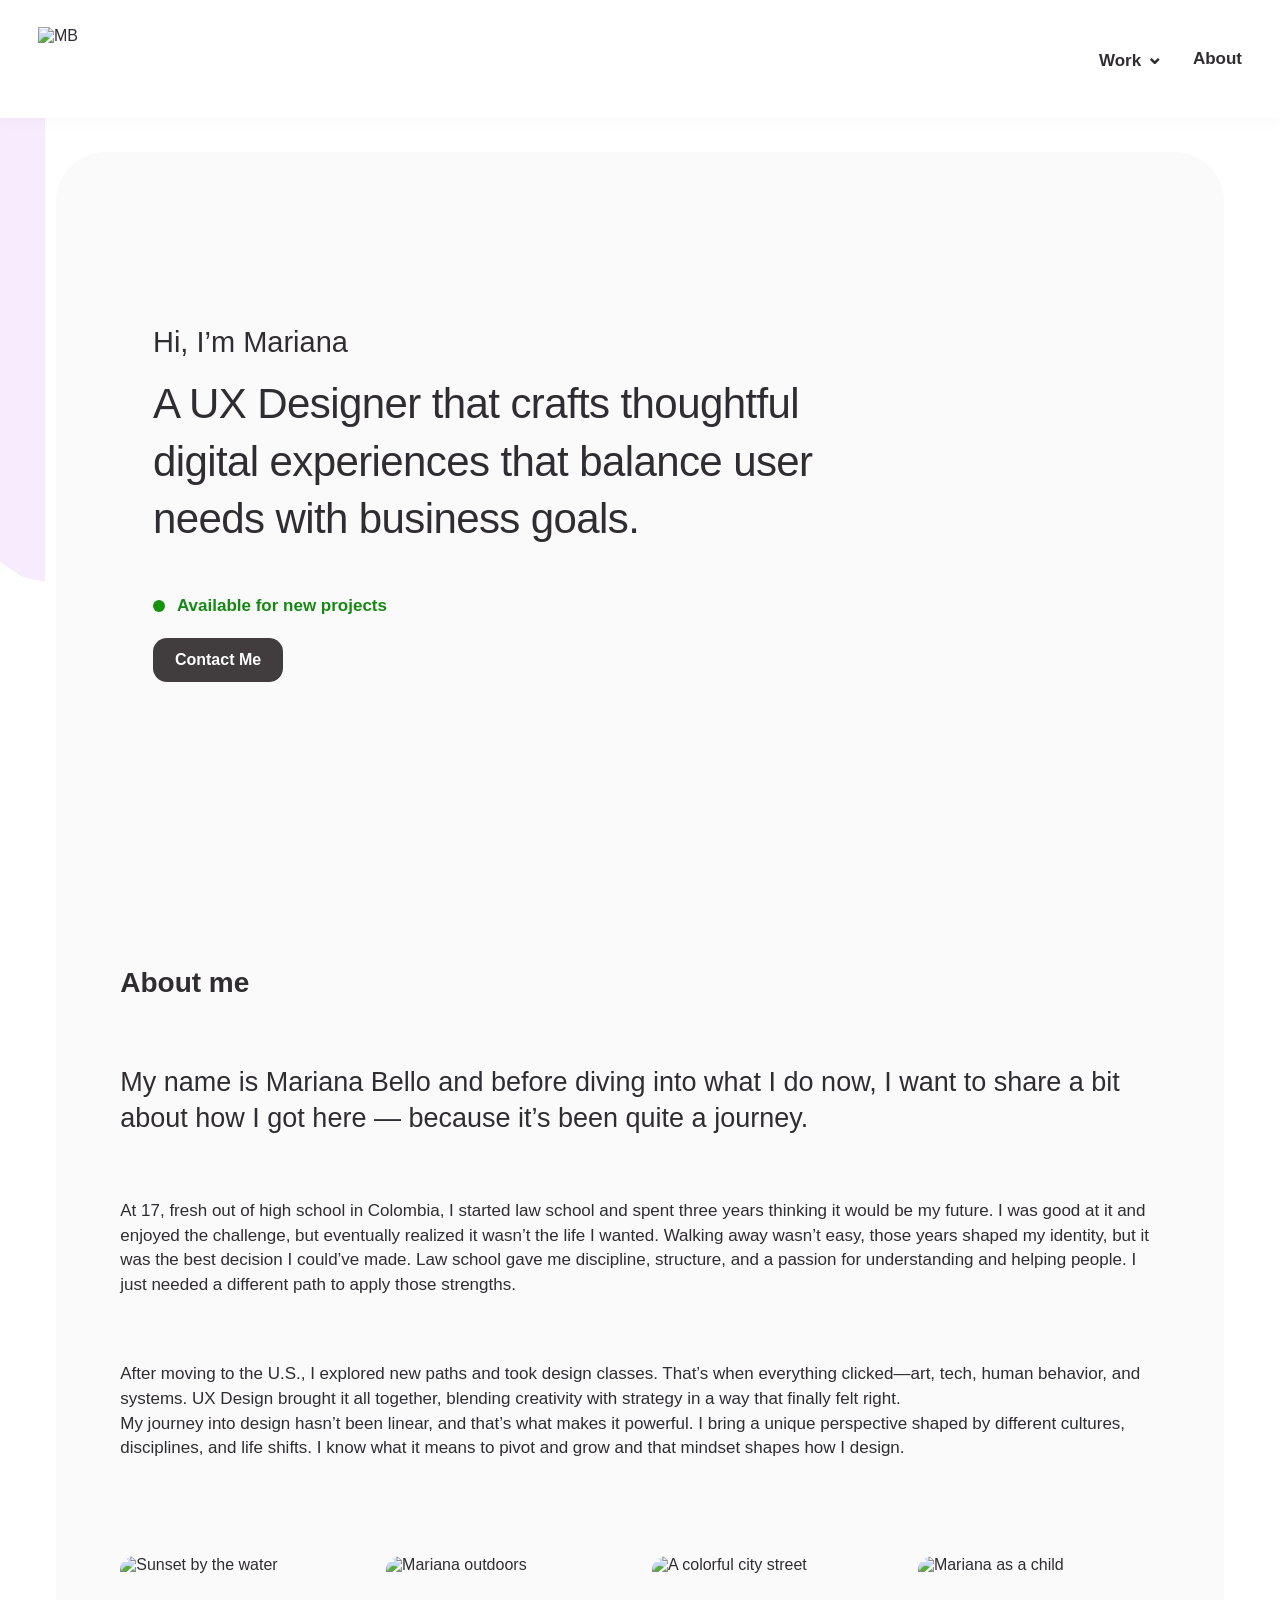
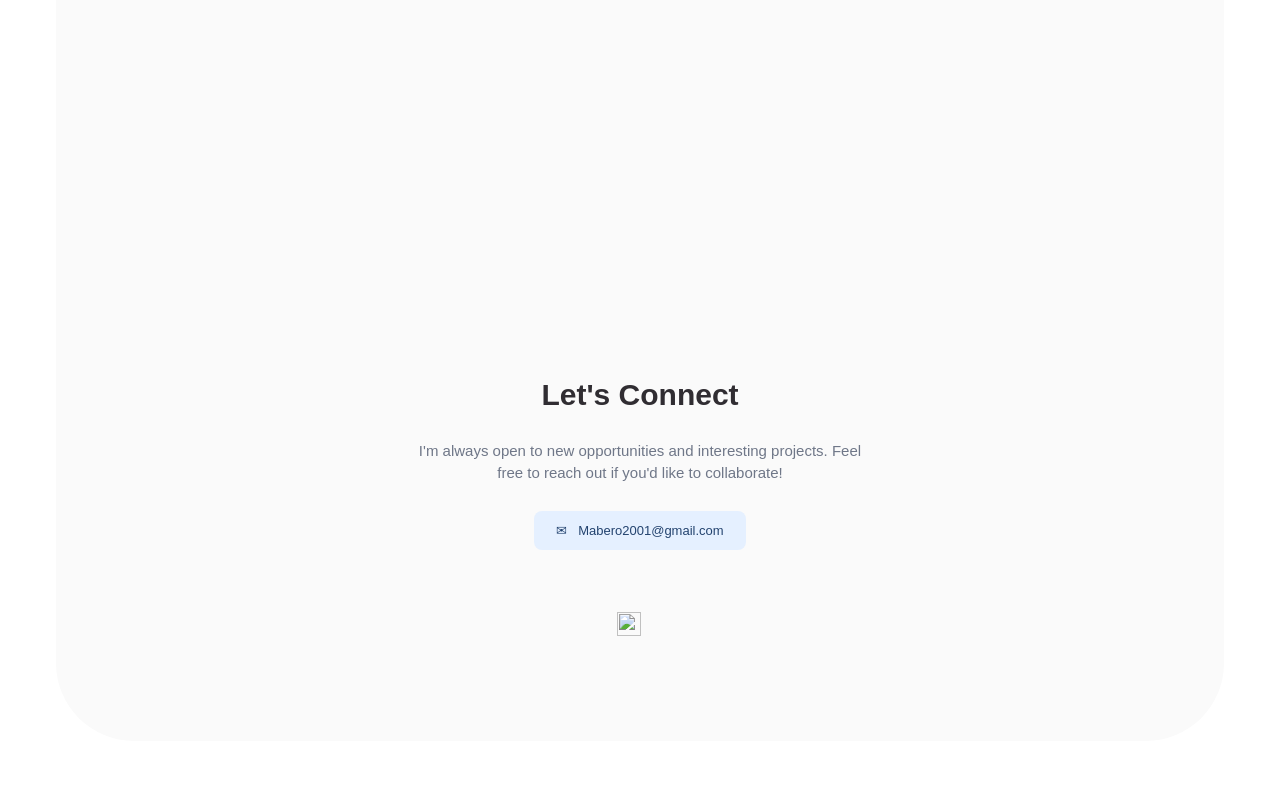
==== about.html @ 7d997001 "Add files via upload" ====
<!doctype html><html lang="en"><head><meta charset="utf-8"><meta name="viewport" content="width=device-width, initial-scale=1"><title>About | Mariana Bello</title><link rel="stylesheet" href="preview.css?v=case-study-social-icons"></head><body>
  <header class="header"><a href="preview.html" class="brand" aria-label="Mariana Bello home"><img src="assets/logo.png" alt="MB"></a><nav class="nav" aria-label="Primary navigation"><div class="work-menu"><button type="button">Work <span>⌄</span></button><div class="dropdown"><a href="health.html">Health Insurance</a><a href="truckbud.html">Truckbud</a><a href="migrato.html">Migrato</a></div></div><a href="about.html">About</a></nav><button class="mobile-toggle" aria-label="Open menu" aria-expanded="false"><span></span><span></span><span></span></button></header>
  <main class="page-shell about-page"><section class="hero"><div class="shape lavender"></div><div class="shape blue"></div><div class="shape orange"></div><div class="hero-copy"><p>Hi, I’m Mariana</p><h1 class="standard-headline">A UX Designer that crafts thoughtful<br class="desktop-headline-break"> digital experiences that balance user<br class="desktop-headline-break"> needs with business goals.</h1><h1 class="full-width-headline">A UX Designer that crafts thoughtful digital<br>experiences that balance user needs with<br>business goals.</h1><div class="available"><i></i>Available for new projects</div><a class="primary-button" href="mailto:mabero2001@gmail.com">Contact Me</a></div></section>
  <section class="about-content"><h2>About me</h2><p class="about-lead">My name is Mariana Bello and before diving into what I do now, I want to share a bit about how I got here — because it’s been quite a journey.</p><p>At 17, fresh out of high school in Colombia, I started law school and spent three years thinking it would be my future. I was good at it and enjoyed the challenge, but eventually realized it wasn’t the life I wanted. Walking away wasn’t easy, those years shaped my identity, but it was the best decision I could’ve made. Law school gave me discipline, structure, and a passion for understanding and helping people. I just needed a different path to apply those strengths.</p><p>After moving to the U.S., I explored new paths and took design classes. That’s when everything clicked—art, tech, human behavior, and systems. UX Design brought it all together, blending creativity with strategy in a way that finally felt right.<br>My journey into design hasn’t been linear, and that’s what makes it powerful. I bring a unique perspective shaped by different cultures, disciplines, and life shifts. I know what it means to pivot and grow and that mindset shapes how I design.</p><div class="photo-grid"><div class="photo-frame"><img src="assets/about-1.png" alt="Sunset by the water"></div><div class="photo-frame"><img src="assets/about-2.png" alt="Mariana outdoors"></div><div class="photo-frame"><img src="assets/about-3.png" alt="A colorful city street"></div><div class="photo-frame"><img src="assets/about-4.png" alt="Mariana as a child"></div></div></section>
  <section class="connect"><h2>Let's Connect</h2><p>I'm always open to new opportunities and interesting projects. Feel<br>free to reach out if you'd like to collaborate!</p><a href="mailto:mabero2001@gmail.com" class="email">✉ &nbsp; Mabero2001@gmail.com</a><div class="social"><a href="https://www.linkedin.com/in/mariana-bello-10333834a" target="_blank" rel="noopener" aria-label="LinkedIn"><img src="assets/social-linkedin.png" alt=""></a><a href="https://profile.indeed.com" target="_blank" rel="noopener" aria-label="Indeed"><img src="assets/social-indeed.png" alt=""></a></div></section></main><script src="site.js"></script></body></html>
---- preview.css ----
*{box-sizing:border-box;margin:0;padding:0}html{scroll-behavior:smooth}body{background:#fff;color:#302d32;font-family:Inter,-apple-system,BlinkMacSystemFont,"Segoe UI",sans-serif;-webkit-font-smoothing:antialiased}a{color:inherit;text-decoration:none}img{display:block;max-width:100%}button{color:inherit;font:inherit}
.header{align-items:center;background:#fff;box-shadow:0 3px 15px rgba(0,0,0,.035);display:flex;height:118px;justify-content:space-between;padding:0 max(38px,calc((100vw - 2800px)/2));position:relative;z-index:30}.brand img{height:64px;width:64px}.nav{align-items:center;display:flex;gap:30px}.nav>a,.work-menu>button{background:none;border:0;font-size:17px;font-weight:650}.work-menu{position:relative}.work-menu>button{cursor:pointer;padding:18px 0}.work-menu span{font-size:20px}.dropdown{background:#fff;border-radius:12px;box-shadow:0 14px 35px rgba(0,0,0,.11);display:grid;gap:3px;left:-20px;min-width:190px;opacity:0;padding:9px;pointer-events:none;position:absolute;top:54px;transform:translateY(-6px);transition:.2s}.dropdown a{border-radius:7px;font-size:14px;padding:10px 12px}.dropdown a:hover{background:#f7f7f7}.work-menu:hover .dropdown,.work-menu:focus-within .dropdown{opacity:1;pointer-events:auto;transform:none}.mobile-toggle{background:none;border:0;display:none;height:40px;padding:8px;width:40px}.mobile-toggle span{background:#302d32;display:block;height:2px;margin:5px 0;width:24px}
.page-shell{background:#fafafa;border-radius:0 0 78px 78px;margin:0 auto 58px;max-width:2890px;overflow:hidden;width:calc(100% - 112px)}.hero{height:730px;overflow:hidden;position:relative}.hero-copy{left:8.3%;max-width:1050px;position:absolute;top:174px;z-index:4}.hero-copy>p{font-size:29px;margin-bottom:16px}.hero h1{font-size:42px;font-weight:400;letter-spacing:-.6px;line-height:1.37;max-width:1030px}.available{align-items:center;color:#168914;display:flex;font-size:17px;font-weight:600;gap:12px;margin:48px 0 22px}.available i{background:#15930f;border-radius:50%;height:12px;width:12px}.primary-button{background:#413d3f;border-radius:14px;color:#fff;display:inline-block;font-size:16px;font-weight:600;padding:13px 22px}.shape{position:absolute}.lavender{background:#f4e7fa;border-radius:0 55% 58% 0/0 43% 60% 0;height:500px;left:-65px;top:0;width:420px}.blue{background:#e2e9fb;border-radius:55% 0 0 55%;height:430px;right:-55px;top:88px;width:310px}.orange{background:#ff8738;border-radius:45% 55% 37% 63%/34% 48% 52% 66%;height:290px;right:-8px;top:258px;transform:rotate(-11deg);width:205px;z-index:2}
.home-section{margin:0 auto;max-width:2410px;padding:0 11.2%}.home-section h2{font-size:23px;margin-bottom:35px}.work-section{padding-top:28px}.project-stack{display:grid;gap:46px}.project-card{align-items:center;background:#fff;border-radius:28px;box-shadow:0 10px 28px rgba(0,0,0,.055);display:grid;grid-template-columns:minmax(0,1fr) 36%;min-height:340px;overflow:hidden;padding:45px 65px;transition:transform .2s,box-shadow .2s}.project-card:hover{box-shadow:0 16px 35px rgba(0,0,0,.09);transform:translateY(-3px)}.project-text span{background:#f7ddff;border-radius:8px;color:#a83bdd;display:inline-block;font-size:12px;font-weight:600;margin-bottom:34px;padding:5px 24px}.project-text h3{font-size:18px;line-height:1.3;margin-bottom:26px;max-width:700px}.project-text p{color:#777;font-size:14px;line-height:1.3;max-width:660px}.project-card img{height:240px;justify-self:end;object-fit:contain;width:100%}.about-preview{padding-top:170px}.about-preview-card{align-items:center;background:#fff;border-radius:25px;box-shadow:0 10px 28px rgba(0,0,0,.055);display:flex;flex-direction:column;justify-content:center;min-height:430px;padding:60px;text-align:center}.about-preview-card h3{font-size:29px;margin-bottom:22px}.about-preview-card p{color:#777;font-size:14px;line-height:1.6;max-width:1000px}.about-preview-card a{color:#2468ff;font-size:14px;margin-top:27px}.connect{padding:180px 20px 100px;text-align:center}.connect h2{font-size:30px;margin-bottom:28px}.connect p{color:#6f7788;font-size:15px;line-height:1.5}.email{background:#e5f0ff;border-radius:8px;color:#23436f;display:inline-block;font-size:13px;margin:26px 0 55px;padding:12px 22px}.social{display:flex;gap:24px;justify-content:center}.social a{font-size:19px;font-weight:700}
.about-content{margin:0 auto;max-width:2600px;padding:85px 5.5% 0}.about-content h2{font-size:28px;margin-bottom:65px}.about-lead{font-size:27px!important;line-height:1.35!important;margin-bottom:62px!important;max-width:2500px}.about-content>p{font-size:17px;line-height:1.45;margin-bottom:65px}.photo-grid{display:grid;gap:24px;grid-template-columns:repeat(4,1fr);margin-top:95px}.photo-grid img{aspect-ratio:1;border-radius:17px;height:100%;object-fit:cover;width:100%}
.about-page .connect{padding-top:670px;padding-bottom:105px}
.case-page{background:#fff}.case-header{display:none}.case-page main{margin:0 auto;max-width:1440px}.case-board{height:auto;width:100%}
@media(max-width:1100px){.page-shell{border-radius:0 0 50px 50px;width:calc(100% - 42px)}.header{height:88px;padding:0 28px}.brand img{height:52px;width:52px}.hero{height:650px}.hero-copy{left:8%;max-width:720px;top:145px}.hero-copy>p{font-size:24px}.hero h1{font-size:34px}.lavender{height:430px;width:330px}.blue{height:350px;width:255px}.orange{height:230px;top:235px;width:165px}.project-card{grid-template-columns:minmax(0,1fr) 40%;padding:38px 44px}.home-section{padding-left:8%;padding-right:8%}.about-preview{padding-top:120px}.about-content{padding-top:70px}.about-lead{font-size:23px!important}.about-page .connect{padding-top:360px}}
@media(max-width:720px){body.nav-open{overflow:hidden}.header{height:74px;padding:0 19px}.brand img{height:46px;width:46px}.mobile-toggle{display:block;position:relative;z-index:32}.nav{align-items:center;background:#fff;flex-direction:column;gap:28px;inset:0;justify-content:center;opacity:0;pointer-events:none;position:fixed;transform:translateY(-10px);transition:.2s;z-index:31}.nav-open .nav{opacity:1;pointer-events:auto;transform:none}.nav>a,.work-menu>button{font-size:27px}.dropdown{display:none}.nav-open .mobile-toggle span:first-child{transform:translateY(7px) rotate(45deg)}.nav-open .mobile-toggle span:nth-child(2){opacity:0}.nav-open .mobile-toggle span:last-child{transform:translateY(-7px) rotate(-45deg)}.page-shell{border-radius:0 0 35px 35px;margin-bottom:25px;width:calc(100% - 20px)}.hero{height:670px}.hero-copy{left:7%;right:7%;top:260px}.hero-copy>p{font-size:20px;margin-bottom:13px}.hero h1{font-size:29px;line-height:1.3}.available{font-size:14px;margin:33px 0 19px}.primary-button{border-radius:11px;font-size:14px;padding:11px 18px}.lavender{height:245px;left:-65px;width:270px}.blue{height:215px;right:-80px;top:32px;width:190px}.orange{height:145px;right:-20px;top:115px;width:105px}.home-section{padding-left:6%;padding-right:6%}.home-section h2{font-size:20px;margin-bottom:22px}.project-stack{gap:22px}.project-card{display:flex;flex-direction:column-reverse;min-height:0;padding:26px 24px 32px}.project-card img{height:170px;margin-bottom:18px}.project-text span{margin-bottom:18px}.project-text h3{font-size:16px;margin-bottom:15px}.project-text p{font-size:13px}.about-preview{padding-top:90px}.about-preview-card{min-height:360px;padding:38px 24px}.about-preview-card h3{font-size:23px}.connect{padding:110px 20px 72px}.connect h2{font-size:26px}.connect p br{display:none}.about-content{padding:65px 7% 0}.about-content h2{font-size:24px;margin-bottom:42px}.about-lead{font-size:21px!important;margin-bottom:42px!important}.about-content>p{font-size:15px;margin-bottom:42px}.photo-grid{gap:10px;grid-template-columns:repeat(2,1fr);margin-top:55px}.about-page .connect{padding-top:130px}.case-header{height:58px;padding:0 18px}.case-header nav{gap:14px}.case-page main{overflow:hidden}.case-board{min-width:700px;transform-origin:top left;width:700px}.case-page main{height:calc(700px / var(--ratio, .08))}}
@media(max-width:720px){.case-page main{height:auto;overflow:visible}.case-board{min-width:0;transform:none;width:100%}}
.work-menu.work-open .dropdown{opacity:1;pointer-events:auto;transform:none}
.case-nav{height:0;left:50%;max-width:1440px;position:absolute;top:0;transform:translateX(-50%);width:100%;z-index:20}.case-logo-link{height:7vw;left:2%;max-height:100px;min-height:35px;position:absolute;top:0;width:8%}.case-work{left:74%;position:absolute;top:1.6vw}.case-work>button{color:transparent;height:4.8vw;max-height:70px;min-height:30px;padding:0;width:8.5vw}.case-work .dropdown{left:0;top:4.8vw}.case-about-link{height:4.8vw;left:82.2%;max-height:70px;min-height:30px;position:absolute;top:1.6vw;width:7.2vw}
@media(max-width:720px){.nav .work-menu.work-open .dropdown{display:grid;left:50%;top:52px;transform:translateX(-50%)}.case-work .dropdown{display:grid}}
.case-work .dropdown{left:auto;right:0}
.brand img{object-fit:contain;object-position:center}
.project-card img{align-self:center;justify-self:center;object-fit:contain;object-position:center}
.photo-frame{aspect-ratio:1;border-radius:14px;isolation:isolate;overflow:hidden;transform:translateZ(0);-webkit-mask-image:-webkit-radial-gradient(white,black)}.photo-grid .photo-frame img{border-radius:0;height:100%;object-fit:cover;object-position:center;width:100%}
.case-board{object-fit:contain;object-position:top center}
@media(max-width:720px){.project-card img{align-self:center;object-fit:contain;object-position:center}}
.project-card{height:260px;min-height:260px;padding:24px 65px}
.project-card:nth-child(2) img{transform:scale(.84);transform-origin:center}
@media(max-width:1100px){.project-card{padding:38px 44px}}
@media(max-width:720px){.project-card{padding:26px 24px 32px}}
@media(min-width:721px) and (max-width:1100px){.project-stack{gap:35px}.project-card{height:226px;min-height:226px;padding:20px 44px}.project-card img{height:170px}.project-card:nth-child(2) img{transform:scale(.84)}.project-text span{margin-bottom:20px}.project-text h3{margin-bottom:18px}}
@media(min-width:1101px){.project-stack{gap:35px}.project-card img{height:190px}.project-text span{margin-bottom:22px}.project-text h3{margin-bottom:20px}}
.case-board-wrap{position:relative}.case-board-segments{container-type:inline-size}.case-board-segments>img{display:block;height:auto;width:100%}.case-link-band{align-items:center;aspect-ratio:var(--band-ratio);background:var(--band-image) center/100% 100% no-repeat;box-sizing:border-box;display:flex;padding-left:var(--link-left);white-space:nowrap;width:100%}.case-link-band a{color:var(--link-color);font-family:Arial,sans-serif;font-size:var(--link-size);font-weight:400;line-height:1.15;text-decoration:underline}.case-link-band span{color:var(--link-color);font-family:Arial,sans-serif;font-size:var(--link-size);line-height:1.15}
html,body{height:auto;min-height:100%;overflow-y:auto}body:not(.nav-open){overflow-y:auto!important}.page-shell{height:auto;max-height:none;position:relative}
.about-page .connect{padding-top:180px}
@media(max-width:720px){.about-page .connect{padding-top:130px}}
.header .work-menu>button span{position:relative;top:-2px}
@media(min-width:721px) and (max-width:1100px){
  .page-shell{border-radius:0 50px 50px 50px;margin-top:34px;overflow:visible}
  .page-shell .hero{border-radius:0 50px 0 0;height:600px;overflow:visible}
  .page-shell .hero-copy{left:8.4%;max-width:560px;top:121px}
  .page-shell .lavender{height:434px;left:-19px;top:-40px;width:315px}
  .page-shell .blue{height:375px;top:52px;width:200px}
  .page-shell .orange{height:257px;right:-55px;top:221px;transform:none;width:206px}
}
.page-shell .lavender{background:transparent url("assets/hero-lavender-original.png") center/100% 100% no-repeat;border-radius:0}
.page-shell .blue{background:transparent url("assets/hero-blue-smooth.png") center/100% 100% no-repeat;border-radius:0}
.page-shell .orange{background:transparent url("assets/hero-orange-original.png") center/100% 100% no-repeat;border-radius:0}
.page-shell .hero h1{font-weight:300}
@media(max-width:720px){.project-card{height:auto;min-height:0}}

/* Preserve the original hero artwork proportions at each responsive range. */
.page-shell,
.page-shell .hero{overflow:visible}
.page-shell .lavender,
.page-shell .blue,
.page-shell .orange{background-size:contain;transform:none}

@media(min-width:1600px){
  .page-shell .lavender{height:567px;left:-45px;top:-45px;width:420px}
  .page-shell .blue{height:525px;right:-52px;top:42px;width:280px}
  .page-shell .orange{height:262px;right:-42px;top:235px;width:210px}
}

@media(min-width:1101px) and (max-width:1599px){
  .page-shell .lavender{height:499px;left:-35px;top:-35px;width:370px}
  .page-shell .blue{height:431px;right:-110px;top:54px;width:230px}
  .page-shell .orange{height:231px;right:-95px;top:225px;width:185px}
}

@media(min-width:721px) and (max-width:1100px){
  .page-shell .blue{top:52px}
  .page-shell .orange{height:200px;right:-42px;top:248px;width:160px}
}

@media(max-width:720px){
  .page-shell .lavender{height:290px;left:-45px;top:-28px;width:215px}
  .page-shell .blue{height:234px;right:-35px;top:20px;width:125px}
  .page-shell .orange{height:125px;right:-28px;top:112px;width:100px}
}

.desktop-headline-break{display:none}
@media(min-width:1101px){.desktop-headline-break{display:block}}
.full-width-headline{display:none}
@media(min-width:1501px){.standard-headline{display:none}.full-width-headline{display:block}}

@media(min-width:1101px){
  .page-shell .blue{right:-56px}
  .page-shell .orange{height:254px;right:-90px;top:270px;width:204px}
}

@media(min-width:1920px){
  .page-shell .blue{height:600px;right:180px;top:16px;width:320px}
  .page-shell .orange{height:411px;right:-100px;top:358px;width:330px}
}

.social{align-items:flex-end;gap:22px}.social a{align-items:flex-end;display:flex;height:31px;justify-content:center}.social a:first-child img{height:24px;width:24px}.social a:last-child img{height:31px;width:auto}

@media(min-width:721px){
  .page-shell{border-top-left-radius:50px;border-top-right-radius:50px;margin-top:34px}
  .page-shell .lavender{transform:translateY(-34px)}
  .page-shell .lavender::before{background:#f7ecfe;clip-path:polygon(0 0,100% 0,100% 100%,75% 99%,50% 96%,25% 91%,0 84%);content:"";height:100%;position:absolute;right:calc(100% - 24px);top:0;width:90px}
}

.case-work{left:80.5%}
.case-about-link{left:89.5%}
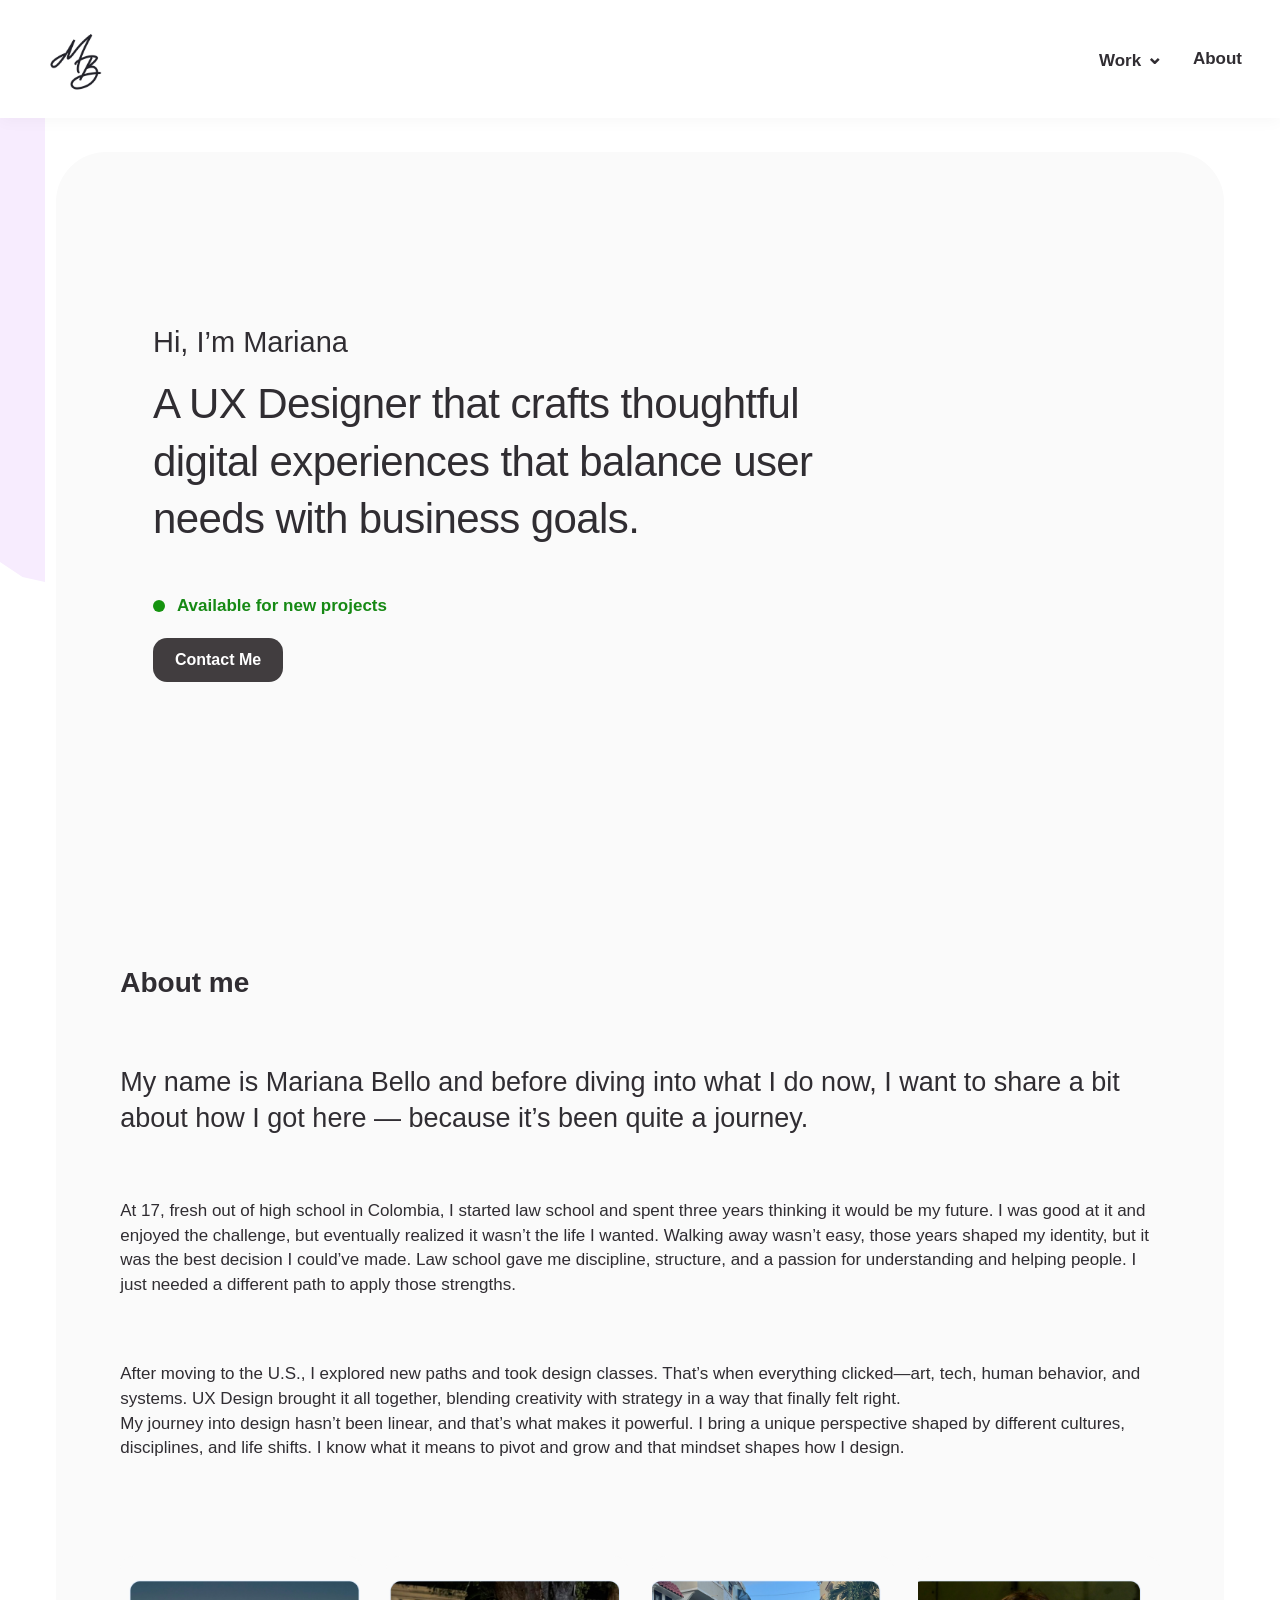
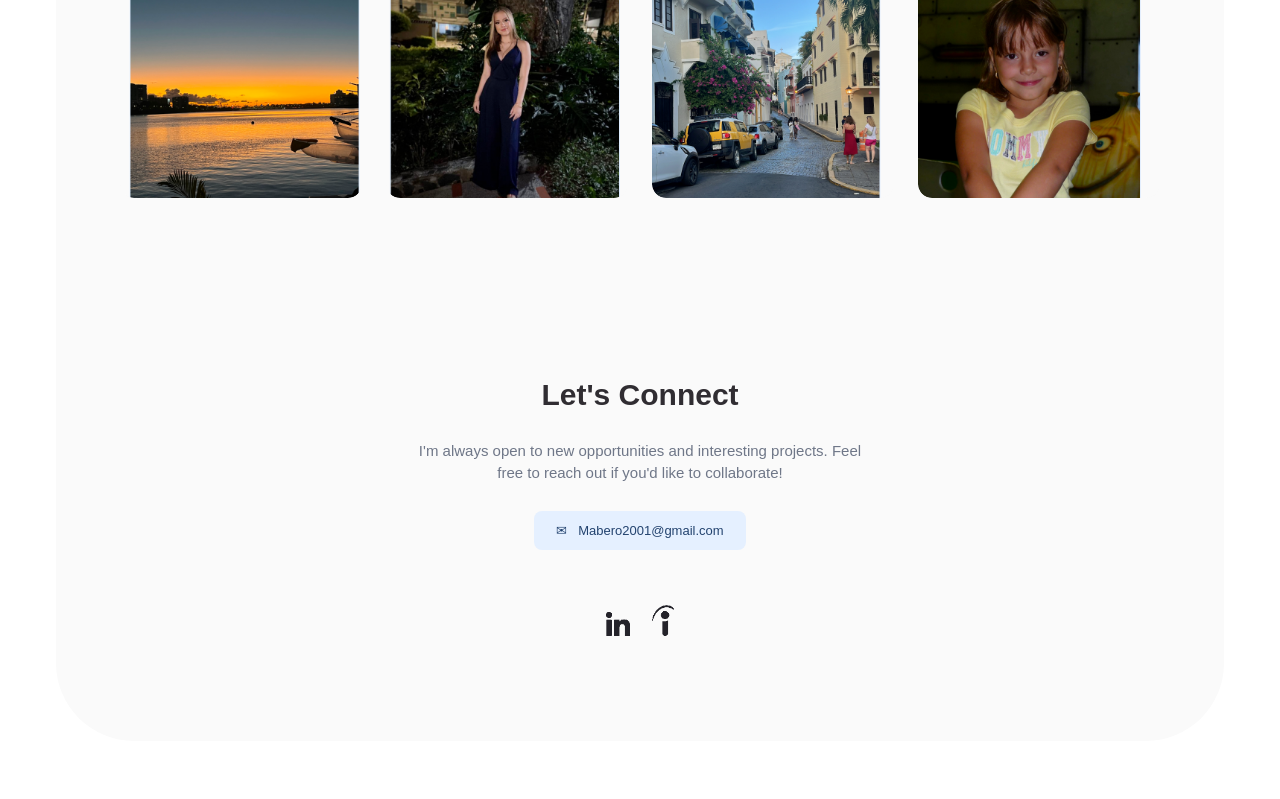
==== commit bf7c62dd: "Update about.html" ====
--- a/about.html
+++ b/about.html
@@ -1,5 +1,5 @@
 <!doctype html><html lang="en"><head><meta charset="utf-8"><meta name="viewport" content="width=device-width, initial-scale=1"><title>About | Mariana Bello</title><link rel="stylesheet" href="preview.css?v=case-study-social-icons"></head><body>
-  <header class="header"><a href="preview.html" class="brand" aria-label="Mariana Bello home"><img src="assets/logo.png" alt="MB"></a><nav class="nav" aria-label="Primary navigation"><div class="work-menu"><button type="button">Work <span>⌄</span></button><div class="dropdown"><a href="health.html">Health Insurance</a><a href="truckbud.html">Truckbud</a><a href="migrato.html">Migrato</a></div></div><a href="about.html">About</a></nav><button class="mobile-toggle" aria-label="Open menu" aria-expanded="false"><span></span><span></span><span></span></button></header>
+  <header class="header"><a href="preview.html" class="brand" aria-label="Mariana Bello home"><img src="logo.png" alt="MB"></a><nav class="nav" aria-label="Primary navigation"><div class="work-menu"><button type="button">Work <span>⌄</span></button><div class="dropdown"><a href="health.html">Health Insurance</a><a href="truckbud.html">Truckbud</a><a href="migrato.html">Migrato</a></div></div><a href="about.html">About</a></nav><button class="mobile-toggle" aria-label="Open menu" aria-expanded="false"><span></span><span></span><span></span></button></header>
   <main class="page-shell about-page"><section class="hero"><div class="shape lavender"></div><div class="shape blue"></div><div class="shape orange"></div><div class="hero-copy"><p>Hi, I’m Mariana</p><h1 class="standard-headline">A UX Designer that crafts thoughtful<br class="desktop-headline-break"> digital experiences that balance user<br class="desktop-headline-break"> needs with business goals.</h1><h1 class="full-width-headline">A UX Designer that crafts thoughtful digital<br>experiences that balance user needs with<br>business goals.</h1><div class="available"><i></i>Available for new projects</div><a class="primary-button" href="mailto:mabero2001@gmail.com">Contact Me</a></div></section>
-  <section class="about-content"><h2>About me</h2><p class="about-lead">My name is Mariana Bello and before diving into what I do now, I want to share a bit about how I got here — because it’s been quite a journey.</p><p>At 17, fresh out of high school in Colombia, I started law school and spent three years thinking it would be my future. I was good at it and enjoyed the challenge, but eventually realized it wasn’t the life I wanted. Walking away wasn’t easy, those years shaped my identity, but it was the best decision I could’ve made. Law school gave me discipline, structure, and a passion for understanding and helping people. I just needed a different path to apply those strengths.</p><p>After moving to the U.S., I explored new paths and took design classes. That’s when everything clicked—art, tech, human behavior, and systems. UX Design brought it all together, blending creativity with strategy in a way that finally felt right.<br>My journey into design hasn’t been linear, and that’s what makes it powerful. I bring a unique perspective shaped by different cultures, disciplines, and life shifts. I know what it means to pivot and grow and that mindset shapes how I design.</p><div class="photo-grid"><div class="photo-frame"><img src="assets/about-1.png" alt="Sunset by the water"></div><div class="photo-frame"><img src="assets/about-2.png" alt="Mariana outdoors"></div><div class="photo-frame"><img src="assets/about-3.png" alt="A colorful city street"></div><div class="photo-frame"><img src="assets/about-4.png" alt="Mariana as a child"></div></div></section>
-  <section class="connect"><h2>Let's Connect</h2><p>I'm always open to new opportunities and interesting projects. Feel<br>free to reach out if you'd like to collaborate!</p><a href="mailto:mabero2001@gmail.com" class="email">✉ &nbsp; Mabero2001@gmail.com</a><div class="social"><a href="https://www.linkedin.com/in/mariana-bello-10333834a" target="_blank" rel="noopener" aria-label="LinkedIn"><img src="assets/social-linkedin.png" alt=""></a><a href="https://profile.indeed.com" target="_blank" rel="noopener" aria-label="Indeed"><img src="assets/social-indeed.png" alt=""></a></div></section></main><script src="site.js"></script></body></html>
+  <section class="about-content"><h2>About me</h2><p class="about-lead">My name is Mariana Bello and before diving into what I do now, I want to share a bit about how I got here — because it’s been quite a journey.</p><p>At 17, fresh out of high school in Colombia, I started law school and spent three years thinking it would be my future. I was good at it and enjoyed the challenge, but eventually realized it wasn’t the life I wanted. Walking away wasn’t easy, those years shaped my identity, but it was the best decision I could’ve made. Law school gave me discipline, structure, and a passion for understanding and helping people. I just needed a different path to apply those strengths.</p><p>After moving to the U.S., I explored new paths and took design classes. That’s when everything clicked—art, tech, human behavior, and systems. UX Design brought it all together, blending creativity with strategy in a way that finally felt right.<br>My journey into design hasn’t been linear, and that’s what makes it powerful. I bring a unique perspective shaped by different cultures, disciplines, and life shifts. I know what it means to pivot and grow and that mindset shapes how I design.</p><div class="photo-grid"><div class="photo-frame"><img src="about-1.png" alt="Sunset by the water"></div><div class="photo-frame"><img src="about-2.png" alt="Mariana outdoors"></div><div class="photo-frame"><img src="about-3.png" alt="A colorful city street"></div><div class="photo-frame"><img src="about-4.png" alt="Mariana as a child"></div></div></section>
+  <section class="connect"><h2>Let's Connect</h2><p>I'm always open to new opportunities and interesting projects. Feel<br>free to reach out if you'd like to collaborate!</p><a href="mailto:mabero2001@gmail.com" class="email">✉ &nbsp; Mabero2001@gmail.com</a><div class="social"><a href="https://www.linkedin.com/in/mariana-bello-10333834a" target="_blank" rel="noopener" aria-label="LinkedIn"><img src="social-linkedin.png" alt=""></a><a href="https://profile.indeed.com" target="_blank" rel="noopener" aria-label="Indeed"><img src="social-indeed.png" alt=""></a></div></section></main><script src="site.js"></script></body></html>
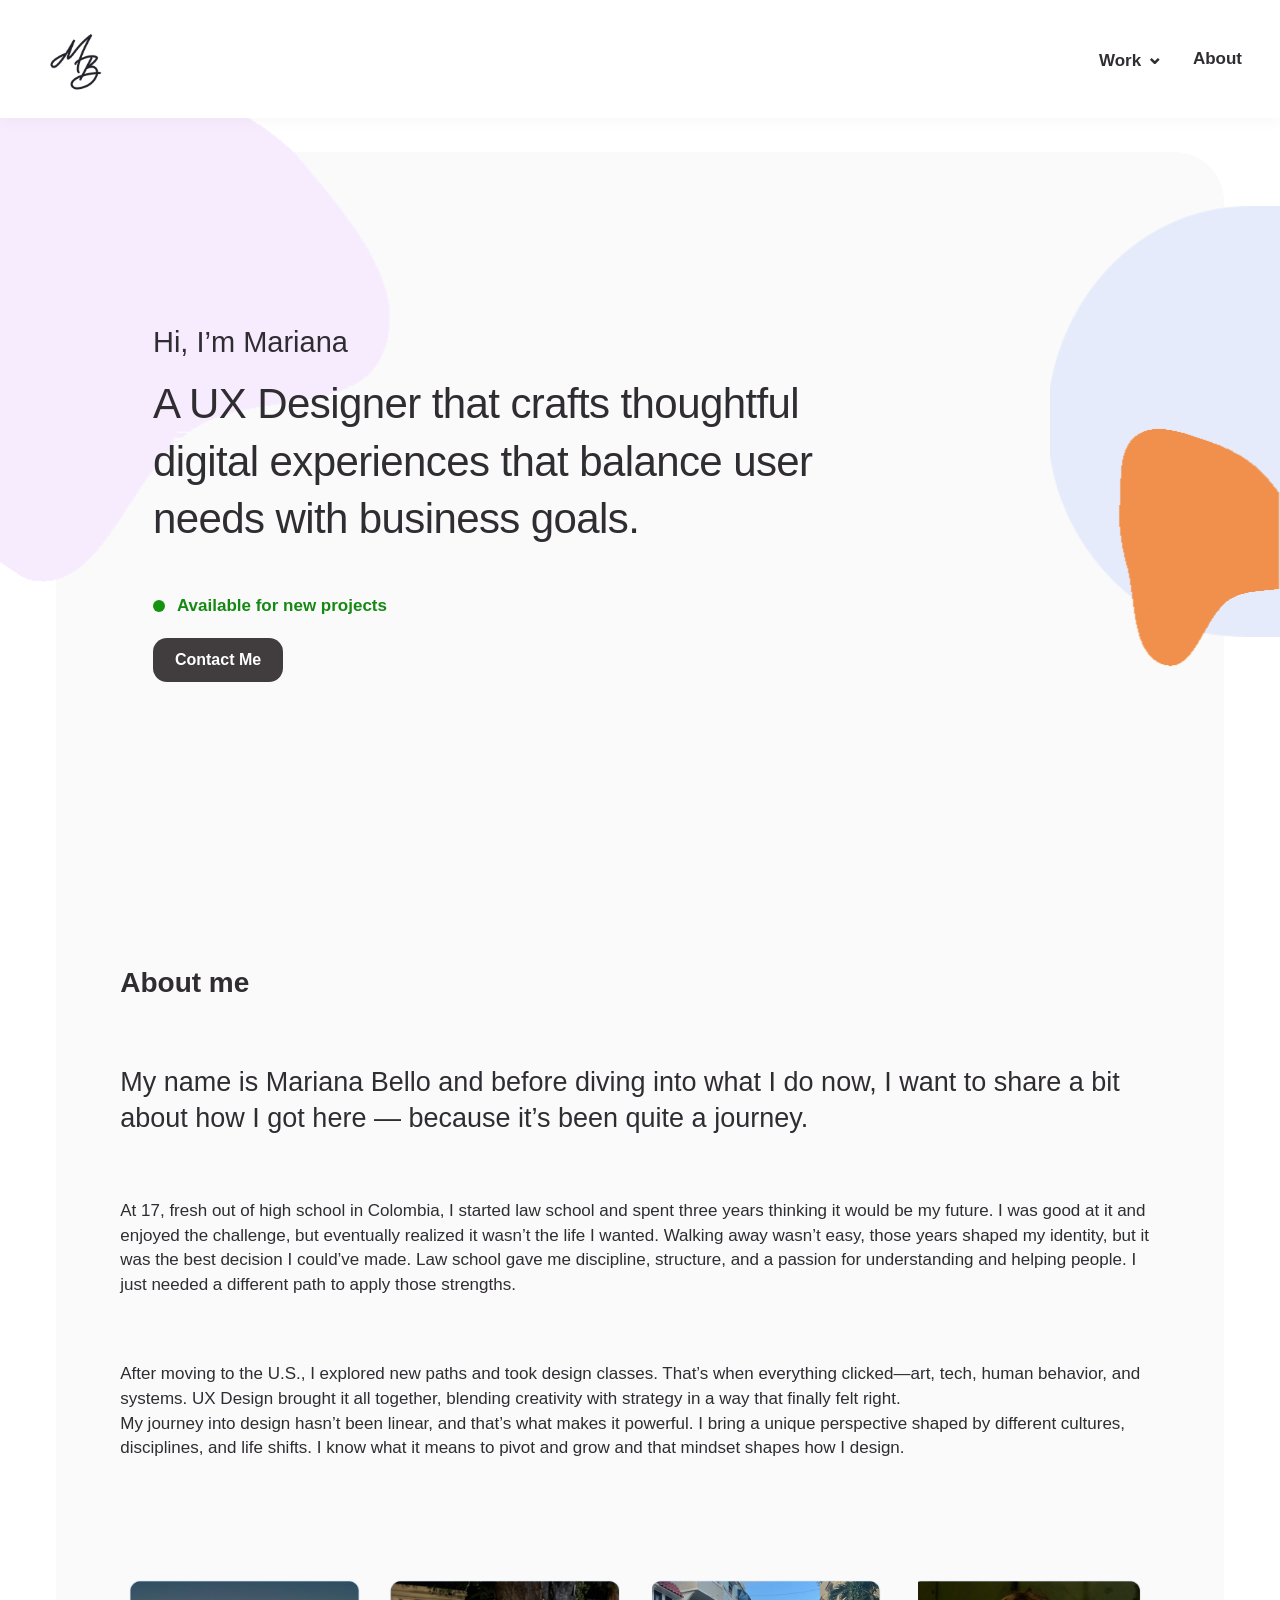
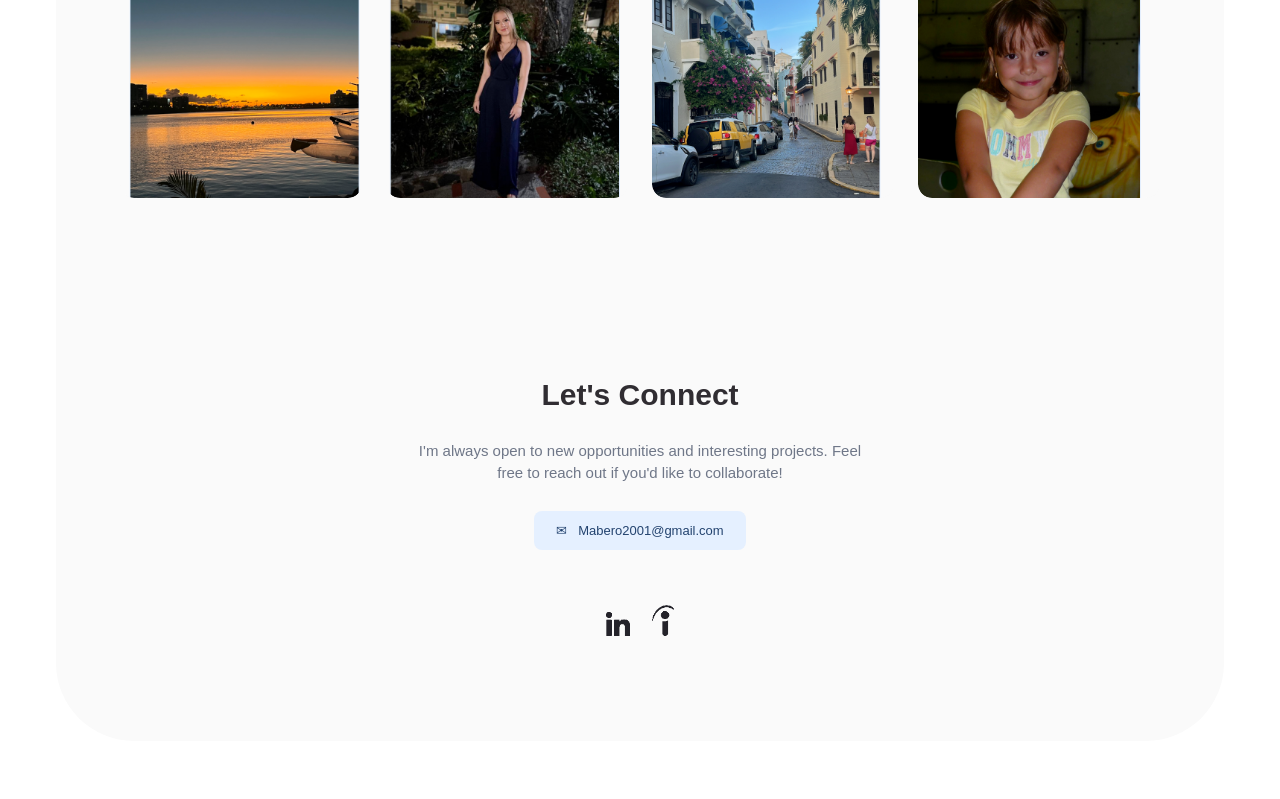
==== commit 794383c4: "Update about.html" ====
--- a/about.html
+++ b/about.html
@@ -1,5 +1,5 @@
 <!doctype html><html lang="en"><head><meta charset="utf-8"><meta name="viewport" content="width=device-width, initial-scale=1"><title>About | Mariana Bello</title><link rel="stylesheet" href="preview.css?v=case-study-social-icons"></head><body>
-  <header class="header"><a href="preview.html" class="brand" aria-label="Mariana Bello home"><img src="logo.png" alt="MB"></a><nav class="nav" aria-label="Primary navigation"><div class="work-menu"><button type="button">Work <span>⌄</span></button><div class="dropdown"><a href="health.html">Health Insurance</a><a href="truckbud.html">Truckbud</a><a href="migrato.html">Migrato</a></div></div><a href="about.html">About</a></nav><button class="mobile-toggle" aria-label="Open menu" aria-expanded="false"><span></span><span></span><span></span></button></header>
+  <header class="header"><a href="index.html" class="brand" aria-label="Mariana Bello home"><img src="logo.png" alt="MB"></a><nav class="nav" aria-label="Primary navigation"><div class="work-menu"><button type="button">Work <span>⌄</span></button><div class="dropdown"><a href="health.html">Health Insurance</a><a href="truckbud.html">Truckbud</a><a href="migrato.html">Migrato</a></div></div><a href="about.html">About</a></nav><button class="mobile-toggle" aria-label="Open menu" aria-expanded="false"><span></span><span></span><span></span></button></header>
   <main class="page-shell about-page"><section class="hero"><div class="shape lavender"></div><div class="shape blue"></div><div class="shape orange"></div><div class="hero-copy"><p>Hi, I’m Mariana</p><h1 class="standard-headline">A UX Designer that crafts thoughtful<br class="desktop-headline-break"> digital experiences that balance user<br class="desktop-headline-break"> needs with business goals.</h1><h1 class="full-width-headline">A UX Designer that crafts thoughtful digital<br>experiences that balance user needs with<br>business goals.</h1><div class="available"><i></i>Available for new projects</div><a class="primary-button" href="mailto:mabero2001@gmail.com">Contact Me</a></div></section>
   <section class="about-content"><h2>About me</h2><p class="about-lead">My name is Mariana Bello and before diving into what I do now, I want to share a bit about how I got here — because it’s been quite a journey.</p><p>At 17, fresh out of high school in Colombia, I started law school and spent three years thinking it would be my future. I was good at it and enjoyed the challenge, but eventually realized it wasn’t the life I wanted. Walking away wasn’t easy, those years shaped my identity, but it was the best decision I could’ve made. Law school gave me discipline, structure, and a passion for understanding and helping people. I just needed a different path to apply those strengths.</p><p>After moving to the U.S., I explored new paths and took design classes. That’s when everything clicked—art, tech, human behavior, and systems. UX Design brought it all together, blending creativity with strategy in a way that finally felt right.<br>My journey into design hasn’t been linear, and that’s what makes it powerful. I bring a unique perspective shaped by different cultures, disciplines, and life shifts. I know what it means to pivot and grow and that mindset shapes how I design.</p><div class="photo-grid"><div class="photo-frame"><img src="about-1.png" alt="Sunset by the water"></div><div class="photo-frame"><img src="about-2.png" alt="Mariana outdoors"></div><div class="photo-frame"><img src="about-3.png" alt="A colorful city street"></div><div class="photo-frame"><img src="about-4.png" alt="Mariana as a child"></div></div></section>
   <section class="connect"><h2>Let's Connect</h2><p>I'm always open to new opportunities and interesting projects. Feel<br>free to reach out if you'd like to collaborate!</p><a href="mailto:mabero2001@gmail.com" class="email">✉ &nbsp; Mabero2001@gmail.com</a><div class="social"><a href="https://www.linkedin.com/in/mariana-bello-10333834a" target="_blank" rel="noopener" aria-label="LinkedIn"><img src="social-linkedin.png" alt=""></a><a href="https://profile.indeed.com" target="_blank" rel="noopener" aria-label="Indeed"><img src="social-indeed.png" alt=""></a></div></section></main><script src="site.js"></script></body></html>
--- a/preview.css
+++ b/preview.css
@@ -36,9 +36,9 @@
   .page-shell .blue{height:375px;top:52px;width:200px}
   .page-shell .orange{height:257px;right:-55px;top:221px;transform:none;width:206px}
 }
-.page-shell .lavender{background:transparent url("assets/hero-lavender-original.png") center/100% 100% no-repeat;border-radius:0}
-.page-shell .blue{background:transparent url("assets/hero-blue-smooth.png") center/100% 100% no-repeat;border-radius:0}
-.page-shell .orange{background:transparent url("assets/hero-orange-original.png") center/100% 100% no-repeat;border-radius:0}
+.page-shell .lavender{background:transparent url("hero-lavender-original.png") center/100% 100% no-repeat;border-radius:0}
+.page-shell .blue{background:transparent url("hero-blue-smooth.png") center/100% 100% no-repeat;border-radius:0}
+.page-shell .orange{background:transparent url("hero-orange-original.png") center/100% 100% no-repeat;border-radius:0}
 .page-shell .hero h1{font-weight:300}
 @media(max-width:720px){.project-card{height:auto;min-height:0}}
 
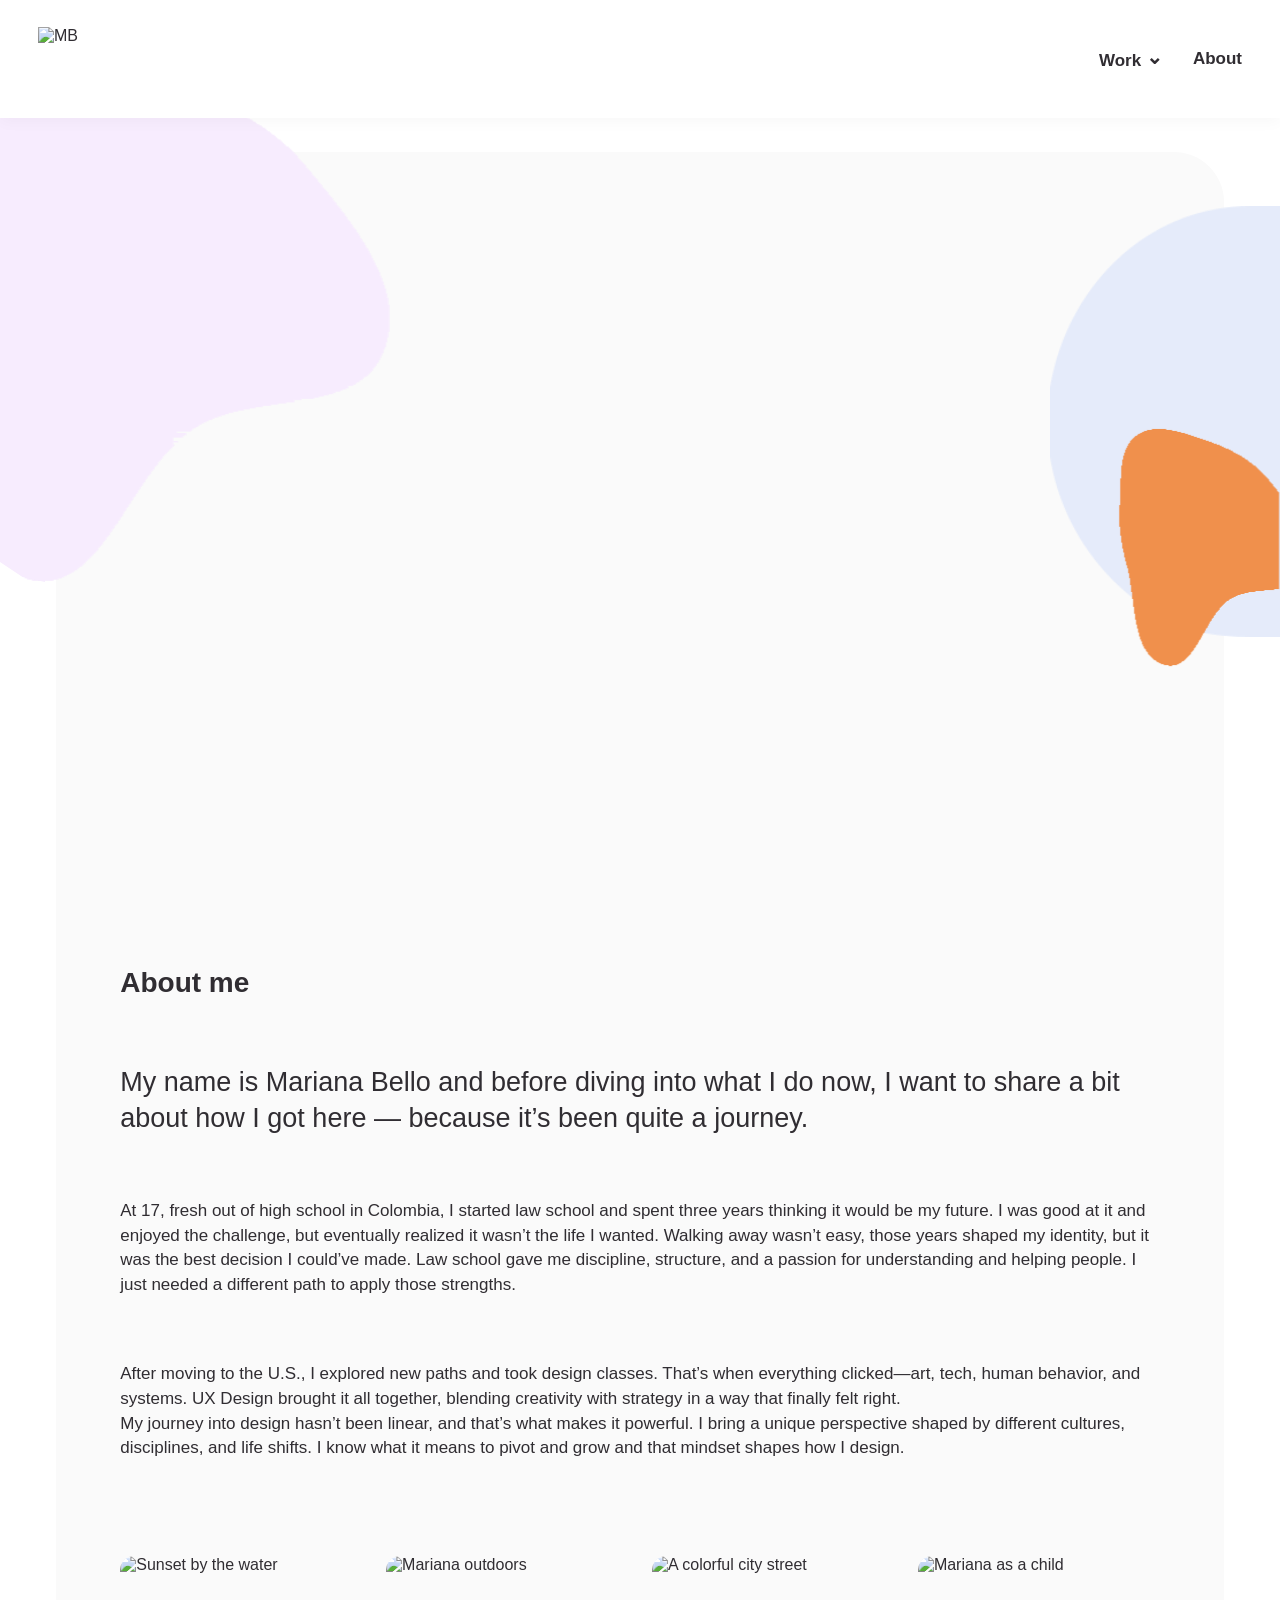
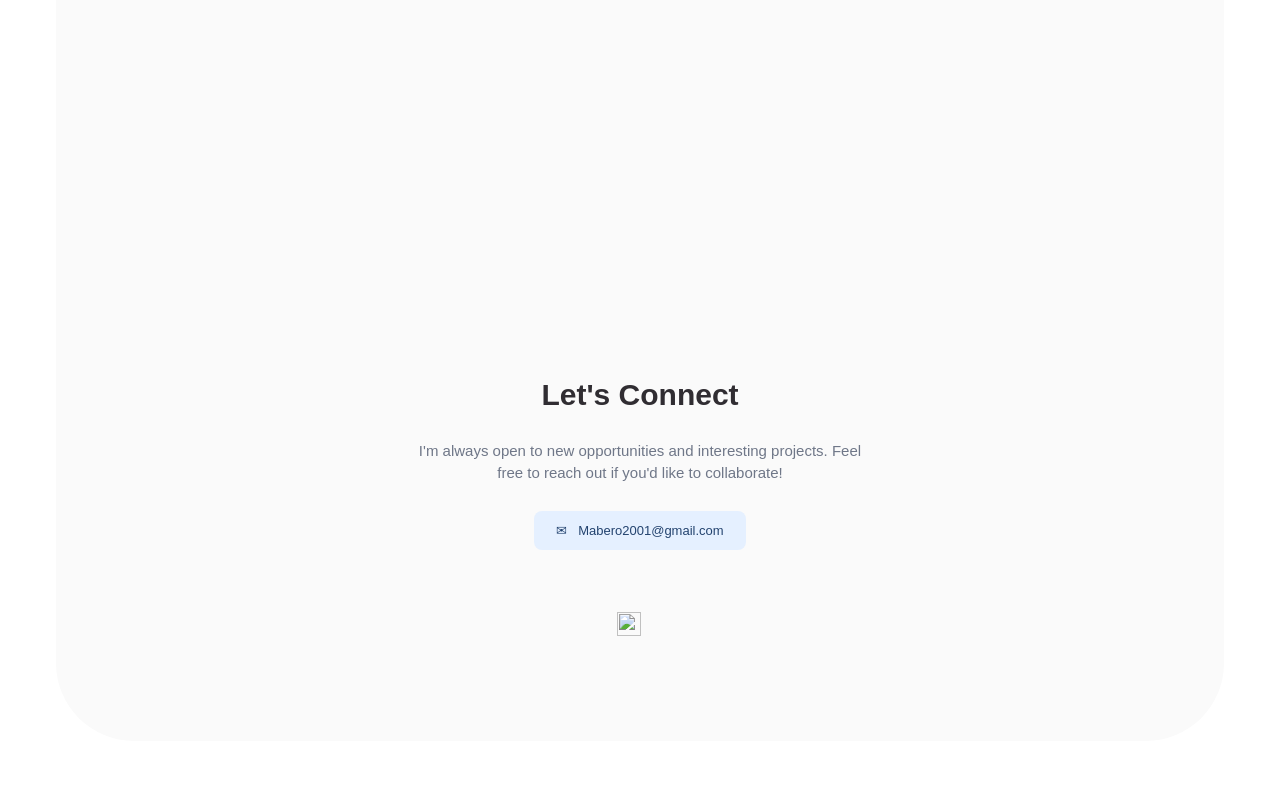
==== commit ea621c44: "Add files via upload" ====
--- a/about.html
+++ b/about.html
@@ -1,5 +1,5 @@
-<!doctype html><html lang="en"><head><meta charset="utf-8"><meta name="viewport" content="width=device-width, initial-scale=1"><title>About | Mariana Bello</title><link rel="stylesheet" href="preview.css?v=case-study-social-icons"></head><body>
-  <header class="header"><a href="index.html" class="brand" aria-label="Mariana Bello home"><img src="logo.png" alt="MB"></a><nav class="nav" aria-label="Primary navigation"><div class="work-menu"><button type="button">Work <span>⌄</span></button><div class="dropdown"><a href="health.html">Health Insurance</a><a href="truckbud.html">Truckbud</a><a href="migrato.html">Migrato</a></div></div><a href="about.html">About</a></nav><button class="mobile-toggle" aria-label="Open menu" aria-expanded="false"><span></span><span></span><span></span></button></header>
-  <main class="page-shell about-page"><section class="hero"><div class="shape lavender"></div><div class="shape blue"></div><div class="shape orange"></div><div class="hero-copy"><p>Hi, I’m Mariana</p><h1 class="standard-headline">A UX Designer that crafts thoughtful<br class="desktop-headline-break"> digital experiences that balance user<br class="desktop-headline-break"> needs with business goals.</h1><h1 class="full-width-headline">A UX Designer that crafts thoughtful digital<br>experiences that balance user needs with<br>business goals.</h1><div class="available"><i></i>Available for new projects</div><a class="primary-button" href="mailto:mabero2001@gmail.com">Contact Me</a></div></section>
-  <section class="about-content"><h2>About me</h2><p class="about-lead">My name is Mariana Bello and before diving into what I do now, I want to share a bit about how I got here — because it’s been quite a journey.</p><p>At 17, fresh out of high school in Colombia, I started law school and spent three years thinking it would be my future. I was good at it and enjoyed the challenge, but eventually realized it wasn’t the life I wanted. Walking away wasn’t easy, those years shaped my identity, but it was the best decision I could’ve made. Law school gave me discipline, structure, and a passion for understanding and helping people. I just needed a different path to apply those strengths.</p><p>After moving to the U.S., I explored new paths and took design classes. That’s when everything clicked—art, tech, human behavior, and systems. UX Design brought it all together, blending creativity with strategy in a way that finally felt right.<br>My journey into design hasn’t been linear, and that’s what makes it powerful. I bring a unique perspective shaped by different cultures, disciplines, and life shifts. I know what it means to pivot and grow and that mindset shapes how I design.</p><div class="photo-grid"><div class="photo-frame"><img src="about-1.png" alt="Sunset by the water"></div><div class="photo-frame"><img src="about-2.png" alt="Mariana outdoors"></div><div class="photo-frame"><img src="about-3.png" alt="A colorful city street"></div><div class="photo-frame"><img src="about-4.png" alt="Mariana as a child"></div></div></section>
-  <section class="connect"><h2>Let's Connect</h2><p>I'm always open to new opportunities and interesting projects. Feel<br>free to reach out if you'd like to collaborate!</p><a href="mailto:mabero2001@gmail.com" class="email">✉ &nbsp; Mabero2001@gmail.com</a><div class="social"><a href="https://www.linkedin.com/in/mariana-bello-10333834a" target="_blank" rel="noopener" aria-label="LinkedIn"><img src="social-linkedin.png" alt=""></a><a href="https://profile.indeed.com" target="_blank" rel="noopener" aria-label="Indeed"><img src="social-indeed.png" alt=""></a></div></section></main><script src="site.js"></script></body></html>
+<!doctype html><html lang="en"><head><meta charset="utf-8"><meta name="viewport" content="width=device-width, initial-scale=1"><title>About | Mariana Bello</title><link rel="stylesheet" href="preview.css?v=about-text-align-20260706"></head><body>
+  <header class="header"><a href="preview.html" class="brand" aria-label="Mariana Bello home"><img src="assets/logo.png" alt="MB"></a><nav class="nav" aria-label="Primary navigation"><div class="work-menu"><button type="button">Work <span>⌄</span></button><div class="dropdown"><a href="health.html">Health Insurance</a><a href="truckbud.html">Truckbud</a><a href="migrato.html">Migrato</a></div></div><a href="about.html">About</a></nav><button class="mobile-toggle" aria-label="Open menu" aria-expanded="false"><span></span><span></span><span></span></button></header>
+  <main class="page-shell about-page"><section class="hero"><div class="shape lavender"></div><div class="shape blue"></div><div class="shape orange"></div></section>
+  <section class="about-content"><h2>About me</h2><p class="about-lead">My name is Mariana Bello and before diving into what I do now, I want to share a bit about how I got here — because it’s been quite a journey.</p><p>At 17, fresh out of high school in Colombia, I started law school and spent three years thinking it would be my future. I was good at it and enjoyed the challenge, but eventually realized it wasn’t the life I wanted. Walking away wasn’t easy, those years shaped my identity, but it was the best decision I could’ve made. Law school gave me discipline, structure, and a passion for understanding and helping people. I just needed a different path to apply those strengths.</p><p>After moving to the U.S., I explored new paths and took design classes. That’s when everything clicked—art, tech, human behavior, and systems. UX Design brought it all together, blending creativity with strategy in a way that finally felt right.<br>My journey into design hasn’t been linear, and that’s what makes it powerful. I bring a unique perspective shaped by different cultures, disciplines, and life shifts. I know what it means to pivot and grow and that mindset shapes how I design.</p><div class="photo-grid"><div class="photo-frame"><img src="assets/about-1.png" alt="Sunset by the water"></div><div class="photo-frame"><img src="assets/about-2.png" alt="Mariana outdoors"></div><div class="photo-frame"><img src="assets/about-3.png" alt="A colorful city street"></div><div class="photo-frame"><img src="assets/about-4.png" alt="Mariana as a child"></div></div></section>
+  <section class="connect"><h2>Let's Connect</h2><p>I'm always open to new opportunities and interesting projects. Feel<br>free to reach out if you'd like to collaborate!</p><a href="mailto:mabero2001@gmail.com" class="email">✉ &nbsp; Mabero2001@gmail.com</a><div class="social"><a href="https://www.linkedin.com/in/mariana-bello-10333834a" target="_blank" rel="noopener" aria-label="LinkedIn"><img src="assets/social-linkedin.png" alt=""></a><a href="https://profile.indeed.com" target="_blank" rel="noopener" aria-label="Indeed"><img src="assets/social-indeed.png" alt=""></a></div></section></main><script src="site.js"></script></body></html>
--- a/preview.css
+++ b/preview.css
@@ -97,3 +97,16 @@
 
 .case-work{left:80.5%}
 .case-about-link{left:89.5%}
+/* Remove invisible hotspot links causing extra scroll */
+main a[style*="position:absolute"],
+main a[style*="position: absolute"] {
+  display: none !important;
+  height: 0 !important;
+  width: 0 !important;
+  top: auto !important;
+  left: auto !important;
+}
+/* Prevent horizontal page scroll without affecting hero layout */
+body {
+  overflow-x: hidden;
+}
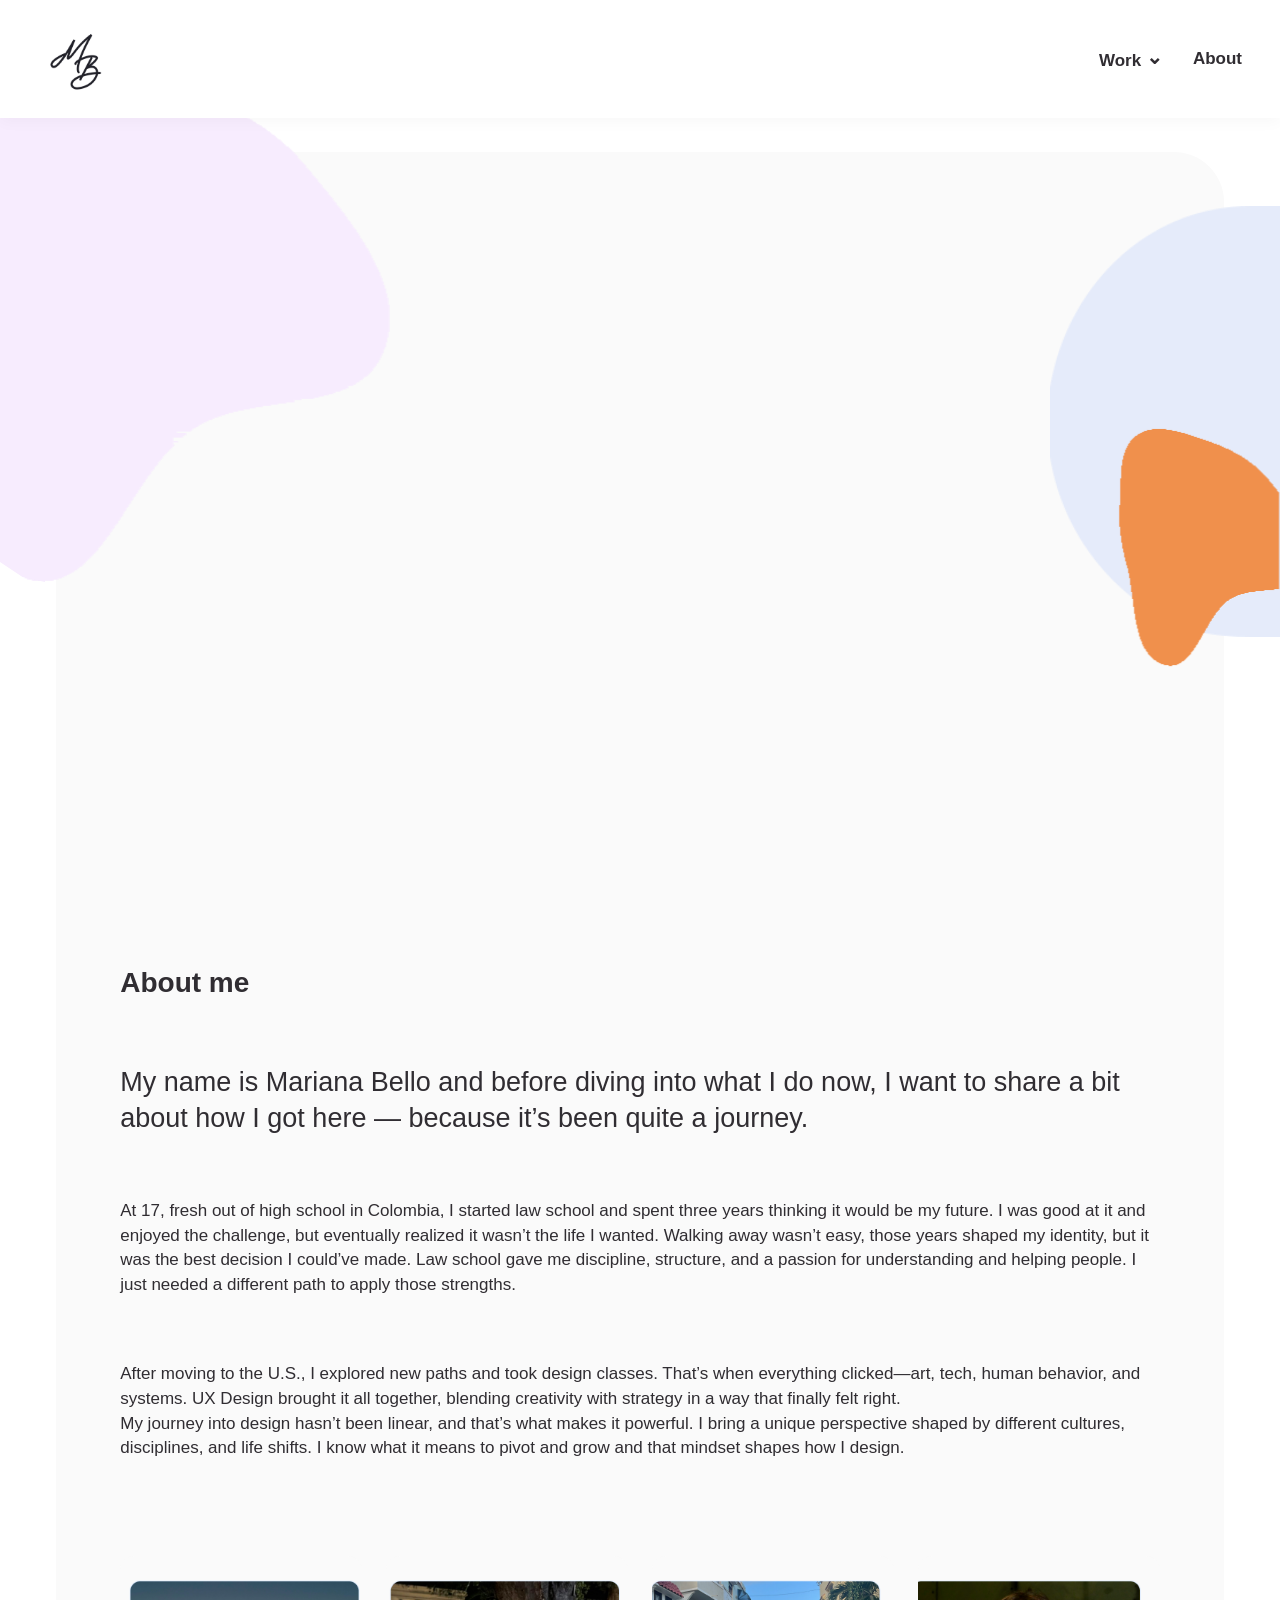
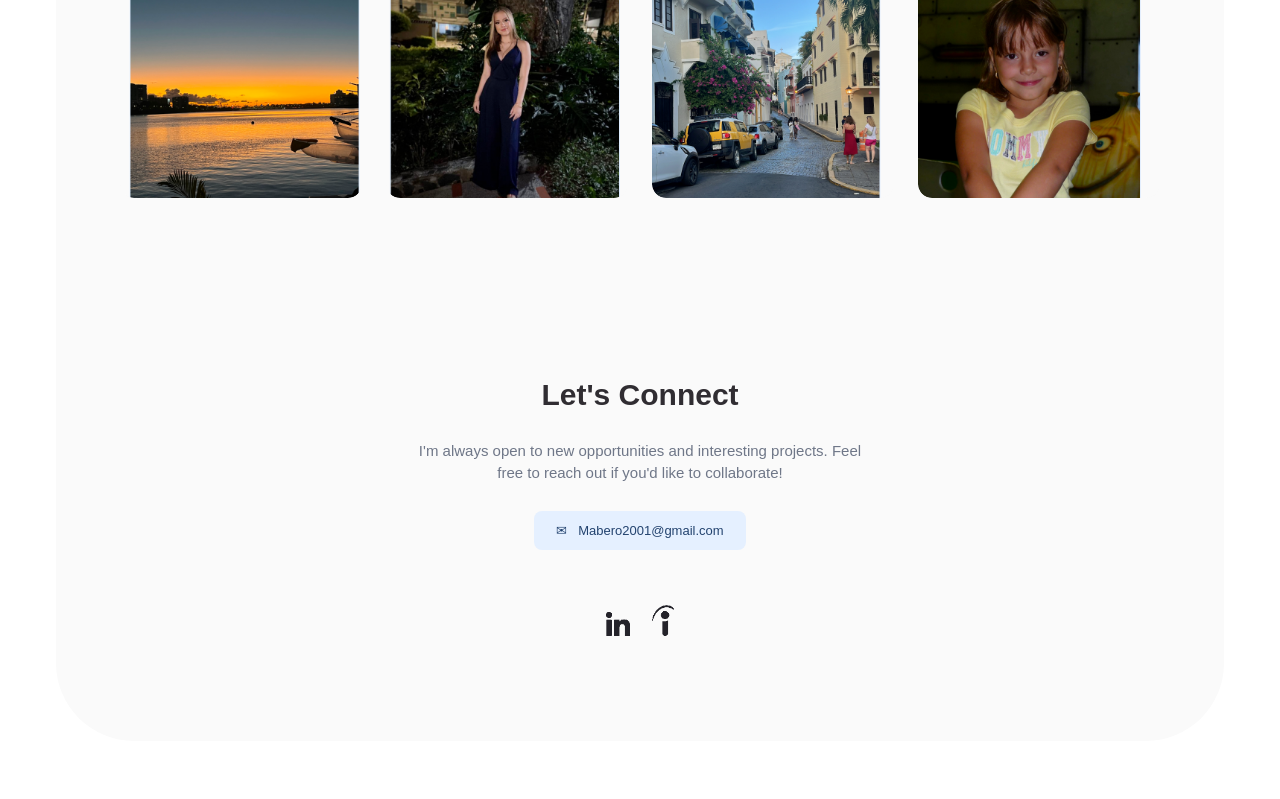
==== commit 27fac473: "about.html" ====
--- a/about.html
+++ b/about.html
@@ -1,5 +1,5 @@
 <!doctype html><html lang="en"><head><meta charset="utf-8"><meta name="viewport" content="width=device-width, initial-scale=1"><title>About | Mariana Bello</title><link rel="stylesheet" href="preview.css?v=about-text-align-20260706"></head><body>
-  <header class="header"><a href="preview.html" class="brand" aria-label="Mariana Bello home"><img src="assets/logo.png" alt="MB"></a><nav class="nav" aria-label="Primary navigation"><div class="work-menu"><button type="button">Work <span>⌄</span></button><div class="dropdown"><a href="health.html">Health Insurance</a><a href="truckbud.html">Truckbud</a><a href="migrato.html">Migrato</a></div></div><a href="about.html">About</a></nav><button class="mobile-toggle" aria-label="Open menu" aria-expanded="false"><span></span><span></span><span></span></button></header>
+  <header class="header"><a href="preview.html" class="brand" aria-label="Mariana Bello home"><img src="logo.png" alt="MB"></a><nav class="nav" aria-label="Primary navigation"><div class="work-menu"><button type="button">Work <span>⌄</span></button><div class="dropdown"><a href="health.html">Health Insurance</a><a href="truckbud.html">Truckbud</a><a href="migrato.html">Migrato</a></div></div><a href="about.html">About</a></nav><button class="mobile-toggle" aria-label="Open menu" aria-expanded="false"><span></span><span></span><span></span></button></header>
   <main class="page-shell about-page"><section class="hero"><div class="shape lavender"></div><div class="shape blue"></div><div class="shape orange"></div></section>
-  <section class="about-content"><h2>About me</h2><p class="about-lead">My name is Mariana Bello and before diving into what I do now, I want to share a bit about how I got here — because it’s been quite a journey.</p><p>At 17, fresh out of high school in Colombia, I started law school and spent three years thinking it would be my future. I was good at it and enjoyed the challenge, but eventually realized it wasn’t the life I wanted. Walking away wasn’t easy, those years shaped my identity, but it was the best decision I could’ve made. Law school gave me discipline, structure, and a passion for understanding and helping people. I just needed a different path to apply those strengths.</p><p>After moving to the U.S., I explored new paths and took design classes. That’s when everything clicked—art, tech, human behavior, and systems. UX Design brought it all together, blending creativity with strategy in a way that finally felt right.<br>My journey into design hasn’t been linear, and that’s what makes it powerful. I bring a unique perspective shaped by different cultures, disciplines, and life shifts. I know what it means to pivot and grow and that mindset shapes how I design.</p><div class="photo-grid"><div class="photo-frame"><img src="assets/about-1.png" alt="Sunset by the water"></div><div class="photo-frame"><img src="assets/about-2.png" alt="Mariana outdoors"></div><div class="photo-frame"><img src="assets/about-3.png" alt="A colorful city street"></div><div class="photo-frame"><img src="assets/about-4.png" alt="Mariana as a child"></div></div></section>
-  <section class="connect"><h2>Let's Connect</h2><p>I'm always open to new opportunities and interesting projects. Feel<br>free to reach out if you'd like to collaborate!</p><a href="mailto:mabero2001@gmail.com" class="email">✉ &nbsp; Mabero2001@gmail.com</a><div class="social"><a href="https://www.linkedin.com/in/mariana-bello-10333834a" target="_blank" rel="noopener" aria-label="LinkedIn"><img src="assets/social-linkedin.png" alt=""></a><a href="https://profile.indeed.com" target="_blank" rel="noopener" aria-label="Indeed"><img src="assets/social-indeed.png" alt=""></a></div></section></main><script src="site.js"></script></body></html>
+  <section class="about-content"><h2>About me</h2><p class="about-lead">My name is Mariana Bello and before diving into what I do now, I want to share a bit about how I got here — because it’s been quite a journey.</p><p>At 17, fresh out of high school in Colombia, I started law school and spent three years thinking it would be my future. I was good at it and enjoyed the challenge, but eventually realized it wasn’t the life I wanted. Walking away wasn’t easy, those years shaped my identity, but it was the best decision I could’ve made. Law school gave me discipline, structure, and a passion for understanding and helping people. I just needed a different path to apply those strengths.</p><p>After moving to the U.S., I explored new paths and took design classes. That’s when everything clicked—art, tech, human behavior, and systems. UX Design brought it all together, blending creativity with strategy in a way that finally felt right.<br>My journey into design hasn’t been linear, and that’s what makes it powerful. I bring a unique perspective shaped by different cultures, disciplines, and life shifts. I know what it means to pivot and grow and that mindset shapes how I design.</p><div class="photo-grid"><div class="photo-frame"><img src="about-1.png" alt="Sunset by the water"></div><div class="photo-frame"><img src="about-2.png" alt="Mariana outdoors"></div><div class="photo-frame"><img src="about-3.png" alt="A colorful city street"></div><div class="photo-frame"><img src="about-4.png" alt="Mariana as a child"></div></div></section>
+  <section class="connect"><h2>Let's Connect</h2><p>I'm always open to new opportunities and interesting projects. Feel<br>free to reach out if you'd like to collaborate!</p><a href="mailto:mabero2001@gmail.com" class="email">✉ &nbsp; Mabero2001@gmail.com</a><div class="social"><a href="https://www.linkedin.com/in/mariana-bello-10333834a" target="_blank" rel="noopener" aria-label="LinkedIn"><img src="social-linkedin.png" alt=""></a><a href="https://profile.indeed.com" target="_blank" rel="noopener" aria-label="Indeed"><img src="social-indeed.png" alt=""></a></div></section></main><script src="site.js"></script></body></html>
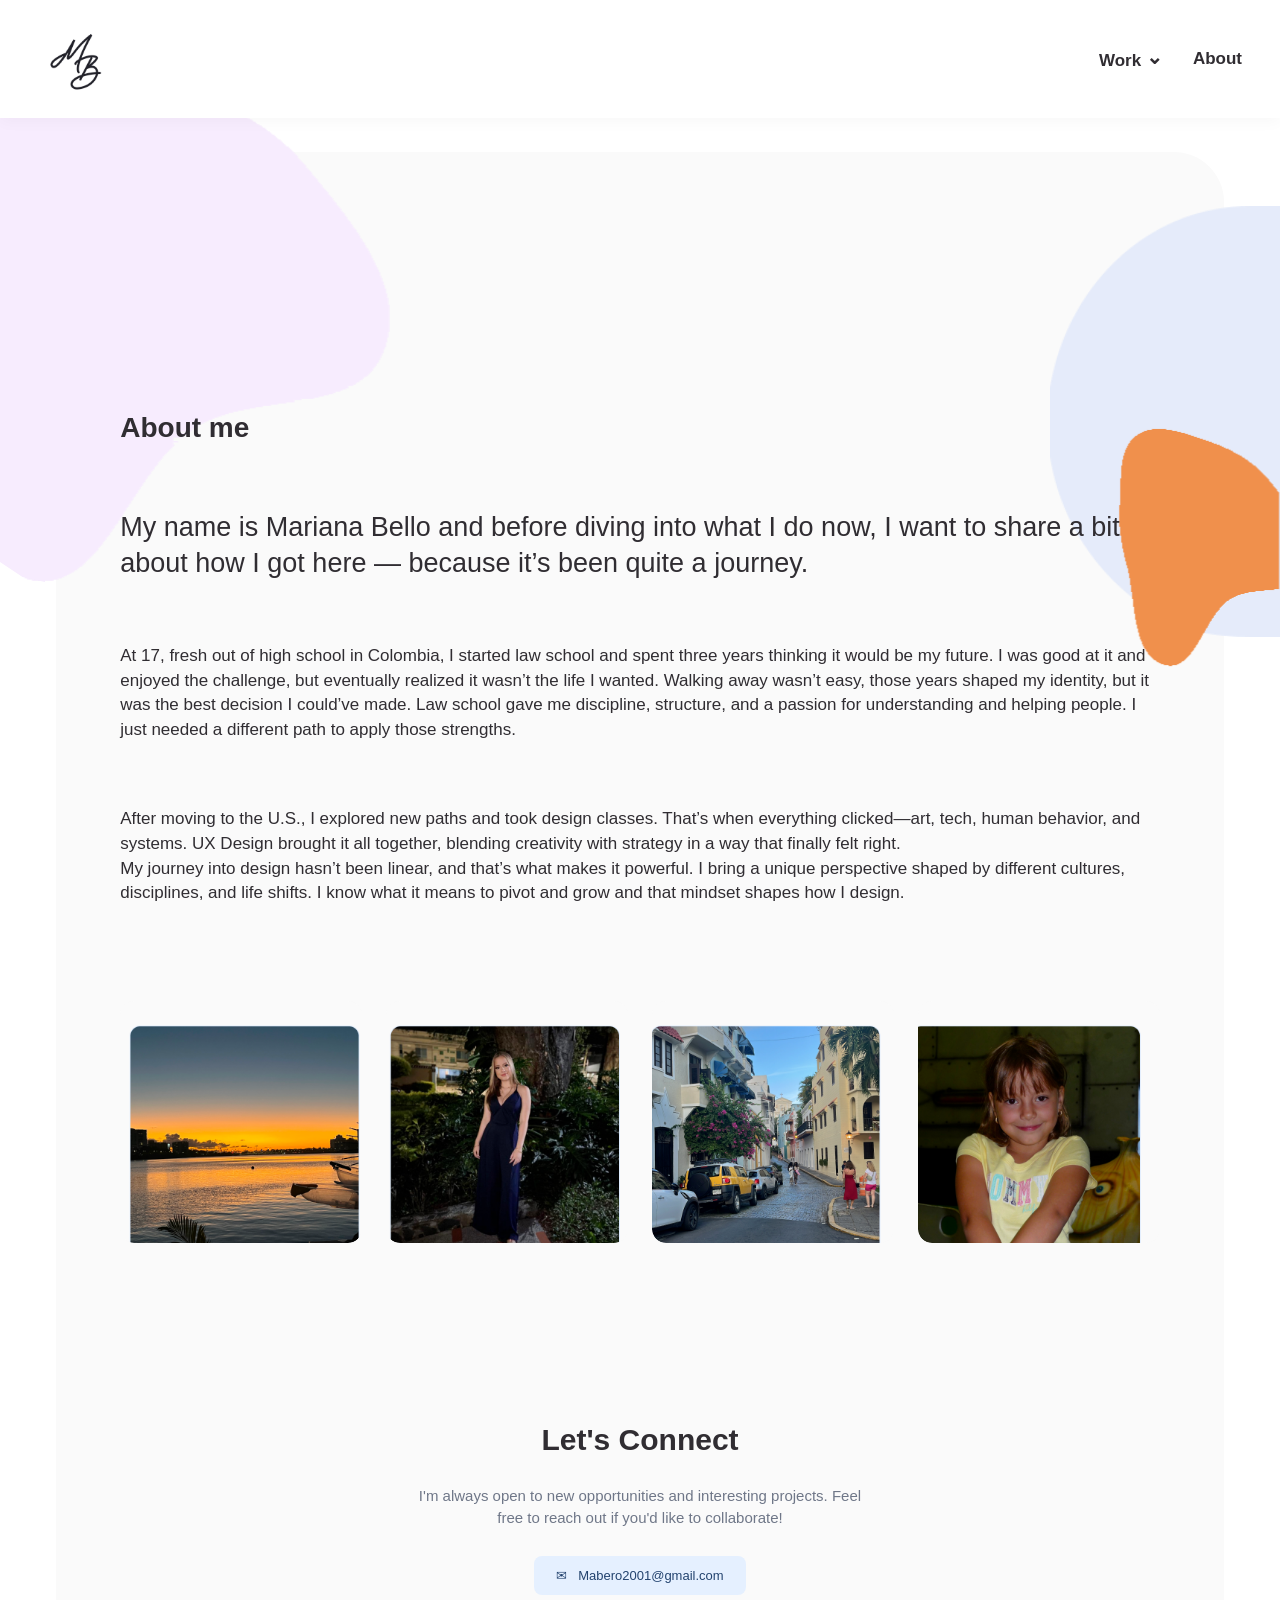
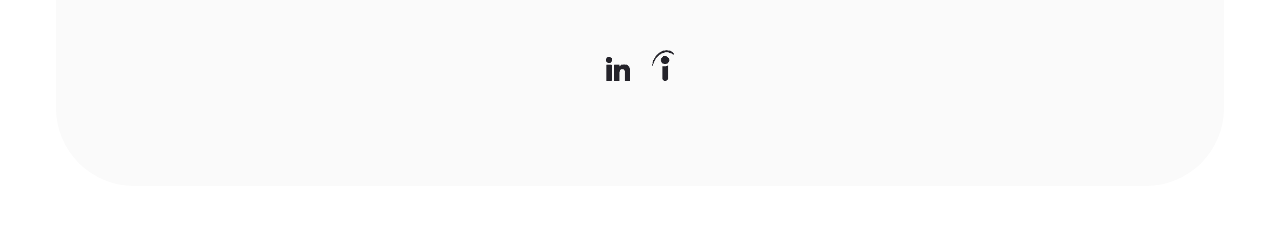
==== commit f6108f74: "about.html" ====
--- a/about.html
+++ b/about.html
@@ -1,5 +1,5 @@
 <!doctype html><html lang="en"><head><meta charset="utf-8"><meta name="viewport" content="width=device-width, initial-scale=1"><title>About | Mariana Bello</title><link rel="stylesheet" href="preview.css?v=about-text-align-20260706"></head><body>
-  <header class="header"><a href="preview.html" class="brand" aria-label="Mariana Bello home"><img src="logo.png" alt="MB"></a><nav class="nav" aria-label="Primary navigation"><div class="work-menu"><button type="button">Work <span>⌄</span></button><div class="dropdown"><a href="health.html">Health Insurance</a><a href="truckbud.html">Truckbud</a><a href="migrato.html">Migrato</a></div></div><a href="about.html">About</a></nav><button class="mobile-toggle" aria-label="Open menu" aria-expanded="false"><span></span><span></span><span></span></button></header>
+  <header class="header"><a href="idex.html" class="brand" aria-label="Mariana Bello home"><img src="logo.png" alt="MB"></a><nav class="nav" aria-label="Primary navigation"><div class="work-menu"><button type="button">Work <span>⌄</span></button><div class="dropdown"><a href="health.html">Health Insurance</a><a href="truckbud.html">Truckbud</a><a href="migrato.html">Migrato</a></div></div><a href="about.html">About</a></nav><button class="mobile-toggle" aria-label="Open menu" aria-expanded="false"><span></span><span></span><span></span></button></header>
   <main class="page-shell about-page"><section class="hero"><div class="shape lavender"></div><div class="shape blue"></div><div class="shape orange"></div></section>
   <section class="about-content"><h2>About me</h2><p class="about-lead">My name is Mariana Bello and before diving into what I do now, I want to share a bit about how I got here — because it’s been quite a journey.</p><p>At 17, fresh out of high school in Colombia, I started law school and spent three years thinking it would be my future. I was good at it and enjoyed the challenge, but eventually realized it wasn’t the life I wanted. Walking away wasn’t easy, those years shaped my identity, but it was the best decision I could’ve made. Law school gave me discipline, structure, and a passion for understanding and helping people. I just needed a different path to apply those strengths.</p><p>After moving to the U.S., I explored new paths and took design classes. That’s when everything clicked—art, tech, human behavior, and systems. UX Design brought it all together, blending creativity with strategy in a way that finally felt right.<br>My journey into design hasn’t been linear, and that’s what makes it powerful. I bring a unique perspective shaped by different cultures, disciplines, and life shifts. I know what it means to pivot and grow and that mindset shapes how I design.</p><div class="photo-grid"><div class="photo-frame"><img src="about-1.png" alt="Sunset by the water"></div><div class="photo-frame"><img src="about-2.png" alt="Mariana outdoors"></div><div class="photo-frame"><img src="about-3.png" alt="A colorful city street"></div><div class="photo-frame"><img src="about-4.png" alt="Mariana as a child"></div></div></section>
   <section class="connect"><h2>Let's Connect</h2><p>I'm always open to new opportunities and interesting projects. Feel<br>free to reach out if you'd like to collaborate!</p><a href="mailto:mabero2001@gmail.com" class="email">✉ &nbsp; Mabero2001@gmail.com</a><div class="social"><a href="https://www.linkedin.com/in/mariana-bello-10333834a" target="_blank" rel="noopener" aria-label="LinkedIn"><img src="social-linkedin.png" alt=""></a><a href="https://profile.indeed.com" target="_blank" rel="noopener" aria-label="Indeed"><img src="social-indeed.png" alt=""></a></div></section></main><script src="site.js"></script></body></html>
--- a/preview.css
+++ b/preview.css
@@ -110,3 +110,25 @@
 body {
   overflow-x: hidden;
 }
+/* Fix empty hero spacing on About page only */
+.about-page .hero {
+  height: 90px !important;
+  min-height: 90px !important;
+}
+/* About page: keep text high, shapes behind */
+.about-page .hero {
+  height: 220px !important;
+  min-height: 220px !important;
+  position: relative;
+}
+
+.about-page .hero .shape {
+  z-index: 1 !important;
+  pointer-events: none;
+}
+
+.about-page .about-content {
+  position: relative;
+  z-index: 10 !important;
+  padding-top: 40px !important;
+}
